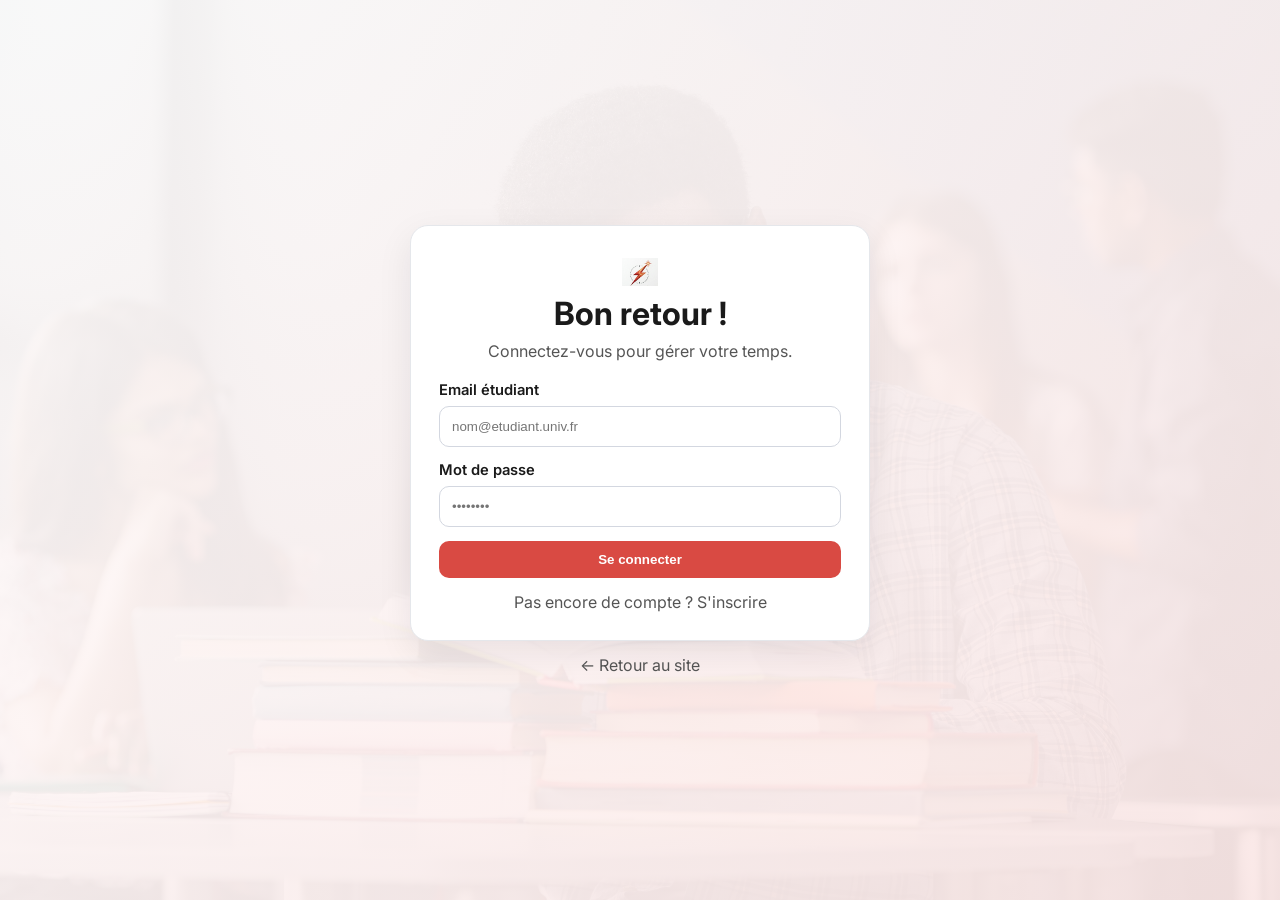
==== sparktime_frontend/pages/auth.html @ f9fd5f6c "premier commit" ====
<!DOCTYPE html>
<html lang="fr">
<head>
    <meta charset="UTF-8">
    <meta name="viewport" content="width=device-width, initial-scale=1.0">
    <title>Sparktime - Authentification</title>
    <link rel="stylesheet" href="../assets/css/main.css">
    <link href="https://fonts.googleapis.com/css2?family=Inter:wght@400;500;600;700&display=swap" rel="stylesheet">
</head>
<body class="auth-page">
    <div class="auth-container">
        <div class="auth-card animate-in reveal">
            <div class="auth-header">
                <a href="../index.html" class="auth-logo">
                    <img src="../assets/images/logo.png" alt="Logo Sparktime">
                </a>
                <h1 id="auth-title">Bon retour !</h1>
                <p id="auth-subtitle">Connectez-vous pour gérer votre temps.</p>
            </div>

            <form id="login-form" class="auth-form">
                <div class="form-group">
                    <label for="login-email">Email étudiant</label>
                    <input type="email" id="login-email" placeholder="nom@etudiant.univ.fr" required autocomplete="email">
                </div>
                <div class="form-group">
                    <label for="login-password">Mot de passe</label>
                    <input type="password" id="login-password" placeholder="••••••••" required autocomplete="current-password">
                </div>
                <button type="submit" class="btn btn-auth">Se connecter</button>
                <p class="auth-switch">Pas encore de compte ? <a href="#" id="show-signup">S'inscrire</a></p>
            </form>

            <form id="signup-form" class="auth-form hidden">
                <div class="form-group">
                    <label for="signup-name">Nom complet</label>
                    <input type="text" id="signup-name" placeholder="Alex Martin" required autocomplete="name">
                </div>
                <div class="form-group">
                    <label for="signup-email">Email étudiant</label>
                    <input type="email" id="signup-email" placeholder="nom@etudiant.univ.fr" required autocomplete="email">
                </div>
                <div class="form-group">
                    <label for="signup-password">Mot de passe</label>
                    <input type="password" id="signup-password" placeholder="Minimum 8 caractères" required autocomplete="new-password">
                </div>
                <button type="submit" class="btn btn-auth">Créer mon compte</button>
                <p class="auth-switch">Déjà inscrit ? <a href="#" id="show-login">Se connecter</a></p>
            </form>
        </div>
        
        <a href="../index.html" class="back-home">← Retour au site</a>
    </div>

    <script src="../assets/js/env.js"></script>
    <script type="module" src="../assets/js/auth.js"></script>
</body>
</html>
---- sparktime_frontend/assets/css/main.css ----
:root {
    --primary: #D94A43;
    --primary-dark: #BF3F39;
    --primary-soft: #FCE9E8;
    --text-dark: #1A1A1A;
    --text-muted: #555;
    --bg-main: #FFFFFF;
    --bg-secondary: #F6F7FB;
    --border: #E5E7EB;
    --radius: 12px;
    --shadow: 0 12px 35px rgba(20, 24, 40, 0.08);
    --transition: all 0.3s ease;
    --font-family: "Inter", sans-serif;
}

* { box-sizing: border-box; margin: 0; padding: 0; }
html, body { width: 100%; }
body {
    font-family: var(--font-family);
    color: var(--text-dark);
    background: var(--bg-main);
    overflow-x: hidden;
}
.scroll-progress {
    position: fixed;
    top: 0;
    left: 0;
    height: 3px;
    width: 0;
    z-index: 500;
    background: linear-gradient(90deg, #10b981, #34d399);
    box-shadow: 0 0 12px rgba(16, 185, 129, 0.55);
}

a { text-decoration: none; color: inherit; transition: var(--transition); }
.container { width: min(1100px, 92%); margin: 0 auto; }
.hidden { display: none !important; }

header {
    position: fixed; top: 0; width: 100%; z-index: 200;
    background: rgba(255, 255, 255, 0);
    backdrop-filter: blur(0);
    border-bottom: 1px solid rgba(229, 231, 235, 0);
    transition: background 0.3s ease, backdrop-filter 0.3s ease, border-color 0.3s ease;
}
header.scrolled {
    background: rgba(255, 255, 255, 0.1);
    backdrop-filter: blur(12px);
    border-bottom: 1px solid rgba(229, 231, 235, 0.45);
}
header .container { height: 74px; display: flex; align-items: center; justify-content: space-between; }
.logo {
    display: flex;
    align-items: center;
    gap: 10px;
    font-weight: 800;
    font-size: 1.28rem;
    color: var(--primary);
    letter-spacing: 0.2px;
}
.logo img, .auth-logo img { width: 36px; height: 36px; object-fit: contain; }
.desktop-nav { display: flex; gap: 24px; color: var(--text-muted); }
.desktop-nav a:hover, .footer-nav a:hover, .auth-switch a:hover { color: var(--primary); }
.mobile-menu-toggle { display: none; border: none; background: transparent; cursor: pointer; gap: 4px; flex-direction: column; }
.mobile-menu-toggle span { width: 24px; height: 3px; background: var(--text-dark); border-radius: 2px; }
.mobile-nav {
    position: fixed; top: 74px; left: 0; width: 100%; background: #fff;
    display: flex; flex-direction: column; gap: 14px; padding: 16px;
    transform: translateY(-140%); transition: var(--transition); z-index: 180;
    border-bottom: 1px solid var(--border);
}
.mobile-nav.open { transform: translateY(0); }

.btn {
    border: none; border-radius: 10px; padding: 11px 18px;
    font-weight: 600; cursor: pointer; transition: var(--transition); display: inline-block;
}
.btn-primary { background: var(--primary); color: #fff; }
.btn-primary:hover { background: var(--primary-dark); transform: translateY(-2px); box-shadow: 0 8px 20px rgba(217, 74, 67, 0.35); }
.btn-glow {
    background: linear-gradient(135deg, #059669, #10b981);
    color: #fff;
    box-shadow: 0 0 0 rgba(16, 185, 129, 0);
    transition: transform 0.2s ease, box-shadow 0.3s ease, filter 0.3s ease;
}
.btn-glow:hover {
    filter: brightness(1.05);
    box-shadow: 0 12px 30px rgba(16, 185, 129, 0.48);
}
.btn-light { background: #fff; color: var(--primary); }
.btn-ghost-light { border: 1px solid rgba(255, 255, 255, 0.7); color: #fff; }
.btn-ghost-light:hover { background: rgba(255, 255, 255, 0.12); }
.btn-large { padding: 14px 28px; font-size: 1.02rem; }

.hero {
    margin-top: 74px; min-height: 84vh; position: relative; display: flex; align-items: center;
    background: url("../../assets/images/fond.jpg") center/cover no-repeat;
    color: #fff;
}
.hero-overlay {
    position: absolute; inset: 0;
    background:
        radial-gradient(circle at 20% 20%, rgba(217, 74, 67, 0.55), transparent 35%),
        linear-gradient(110deg, rgba(10, 12, 20, 0.65), rgba(10, 12, 20, 0.35));
}
.hero .container { position: relative; z-index: 2; }
.hero-text { max-width: 640px; }
.hero h1 { font-size: clamp(2rem, 4vw, 3.2rem); line-height: 1.08; margin-bottom: 18px; }
.hero p { font-size: 1.1rem; opacity: 0.95; margin-bottom: 26px; max-width: 520px; }
.hero-actions { display: flex; flex-wrap: wrap; gap: 12px; }

section { padding: 96px 0; }
.features h2, .bonus h2, .final-cta h2 { text-align: center; margin-bottom: 42px; font-size: clamp(1.65rem, 3vw, 2.3rem); }
.feature-grid { display: grid; grid-template-columns: repeat(3, 1fr); gap: 18px; }
.bonus { background: var(--bg-secondary); }
.bonus-grid { display: grid; grid-template-columns: repeat(2, 1fr); gap: 18px; }
.feature-card, .bonus-card {
    background: #fff; border-radius: var(--radius); border: 1px solid var(--border);
    padding: 28px; box-shadow: var(--shadow); transition: var(--transition);
}
.bonus-card { border-color: rgba(217, 74, 67, 0.22); }
.feature-card:hover, .bonus-card:hover { transform: translateY(-6px) scale(1.01); box-shadow: 0 16px 34px rgba(0, 0, 0, 0.11); }
.feature-card h3, .bonus-card h3 { margin-bottom: 10px; }
.feature-card p, .bonus-card p { color: var(--text-muted); line-height: 1.6; }
.final-cta { text-align: center; }
footer {
    background: rgba(255, 255, 255, 0.88);
    color: var(--text-dark);
    padding: 30px 0;
    border-top: 1px solid rgba(229, 231, 235, 0.75);
    backdrop-filter: blur(10px);
}
footer .container { display: flex; flex-direction: column; align-items: center; gap: 16px; }
.footer-nav { display: flex; gap: 18px; color: var(--text-muted); }
.copyright { color: #6b7280; }

.animate-in {
    opacity: 0; transform: translateY(30px);
    transition: opacity 0.75s ease, transform 0.75s cubic-bezier(.2,.8,.2,1);
}
.animate-in.active, .animate-in.reveal { opacity: 1; transform: translateY(0); }
.animate-card {
    opacity: 0; transform: translateY(30px);
    transition: opacity 0.6s ease, transform 0.6s ease;
}
.animate-card.active, .animate-card.reveal { opacity: 1; transform: translateY(0); }

.skeleton {
    position: relative;
    color: transparent !important;
    background: #e5e7eb !important;
    border-color: transparent !important;
    overflow: hidden;
}
.skeleton * {
    visibility: hidden;
}
.skeleton::after {
    content: "";
    position: absolute;
    inset: 0;
    transform: translateX(-100%);
    background: linear-gradient(90deg, transparent, rgba(255, 255, 255, 0.65), transparent);
    animation: shimmer 1.2s infinite;
}
@keyframes shimmer {
    100% { transform: translateX(100%); }
}

@keyframes progress {
    from { width: 0%; }
    to { width: 100%; }
}
@supports (animation-timeline: scroll(root)) {
    .scroll-progress {
        animation: progress auto linear;
        animation-timeline: scroll(root);
    }
}

.auth-page {
    min-height: 100vh;
    background:
        linear-gradient(145deg, rgba(255, 255, 255, 0.94), rgba(252, 233, 232, 0.94)),
        url("../../assets/images/fond.jpg") center/cover no-repeat;
    display: grid;
    place-items: center;
}
.auth-container { width: min(460px, 92%); padding: 30px 0; }
.auth-card {
    background: #fff;
    border: 1px solid var(--border);
    border-radius: 18px;
    box-shadow: var(--shadow);
    padding: 28px;
}
.auth-header { text-align: center; margin-bottom: 20px; }
.auth-header p { color: var(--text-muted); margin-top: 8px; }
.auth-form { display: grid; gap: 14px; }
.form-group { display: grid; gap: 7px; }
.form-group label { font-size: 0.92rem; font-weight: 600; }
.form-group input {
    border: 1px solid #d3d7e0; border-radius: 10px; padding: 12px;
    transition: var(--transition); outline: none;
}
.form-group input:focus { border-color: var(--primary); box-shadow: 0 0 0 3px rgba(217, 74, 67, 0.16); }
.btn-auth { background: var(--primary); color: #fff; }
.btn-auth:hover { background: var(--primary-dark); }
.auth-switch, .back-home { text-align: center; color: var(--text-muted); }
.back-home { display: block; margin-top: 14px; }

.app-shell { min-height: 100vh; background: var(--bg-secondary); }
.app-header { background: #fff; border-bottom: 1px solid var(--border); position: sticky; top: 0; z-index: 10; }
.app-header .container { padding: 14px 0; display: flex; justify-content: space-between; align-items: center; }
.app-main { padding: 30px 0; }
.app-grid { display: grid; grid-template-columns: 1fr 1fr; gap: 18px; }
.panel { background: #fff; border: 1px solid var(--border); border-radius: var(--radius); box-shadow: var(--shadow); padding: 20px; }
.panel h2 { margin-bottom: 12px; font-size: 1.15rem; }
.task-list { list-style: none; display: grid; gap: 10px; }
.task-list li { border: 1px solid var(--border); border-radius: 10px; padding: 12px; background: #fff; }
.chip { background: var(--primary-soft); color: var(--primary-dark); padding: 2px 9px; border-radius: 999px; font-size: 0.75rem; }

@media (max-width: 900px) {
    .desktop-nav, .header-cta { display: none; }
    .mobile-menu-toggle { display: flex; }
    .feature-grid, .bonus-grid, .app-grid { grid-template-columns: 1fr; }
}
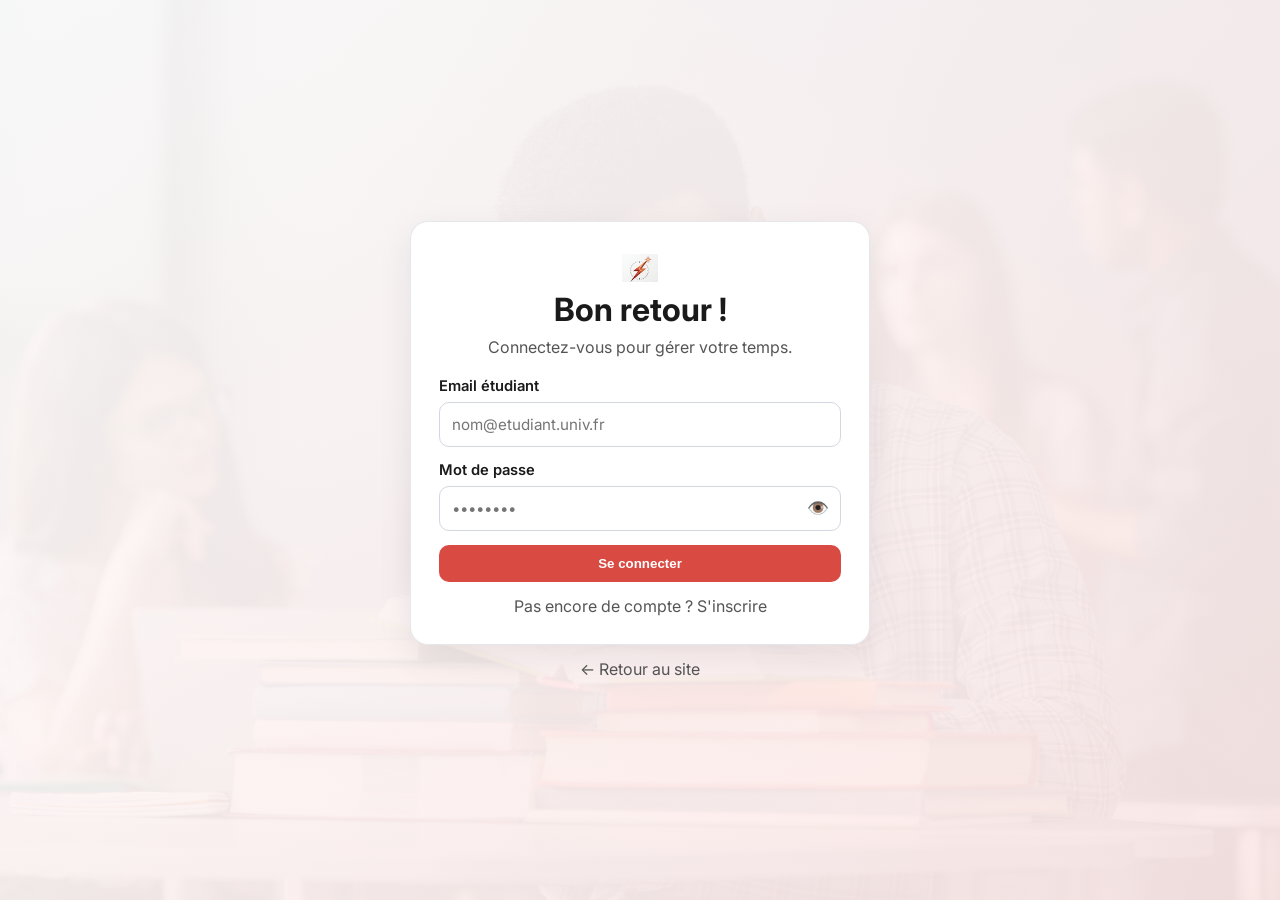
==== commit 6dd7644e: "la connexion backfront ideale" ====
--- a/sparktime_frontend/pages/auth.html
+++ b/sparktime_frontend/pages/auth.html
@@ -25,7 +25,10 @@
                 </div>
                 <div class="form-group">
                     <label for="login-password">Mot de passe</label>
-                    <input type="password" id="login-password" placeholder="••••••••" required autocomplete="current-password">
+                    <div style="position: relative; display: flex; align-items: center;">
+                        <input type="password" id="login-password" placeholder="••••••••" required autocomplete="current-password" style="width: 100%; padding-right: 40px;">
+                        <button type="button" class="password-toggle" tabindex="-1" style="position: absolute; right: 12px; background: none; border: none; cursor: pointer; color: var(--text-muted); font-size: 1.1rem; padding: 0;">👁️</button>
+                    </div>
                 </div>
                 <button type="submit" class="btn btn-auth">Se connecter</button>
                 <p class="auth-switch">Pas encore de compte ? <a href="#" id="show-signup">S'inscrire</a></p>
@@ -37,12 +40,26 @@
                     <input type="text" id="signup-name" placeholder="Alex Martin" required autocomplete="name">
                 </div>
                 <div class="form-group">
+                    <label for="signup-photo">Photo de profil (Optionnel)</label>
+                    <input type="file" id="signup-photo" accept="image/*">
+                </div>
+                <div class="form-group">
                     <label for="signup-email">Email étudiant</label>
                     <input type="email" id="signup-email" placeholder="nom@etudiant.univ.fr" required autocomplete="email">
                 </div>
                 <div class="form-group">
                     <label for="signup-password">Mot de passe</label>
-                    <input type="password" id="signup-password" placeholder="Minimum 8 caractères" required autocomplete="new-password">
+                    <div style="position: relative; display: flex; align-items: center;">
+                        <input type="password" id="signup-password" placeholder="Minimum 8 caractères" required autocomplete="new-password" style="width: 100%; padding-right: 40px;">
+                        <button type="button" class="password-toggle" tabindex="-1" style="position: absolute; right: 12px; background: none; border: none; cursor: pointer; color: var(--text-muted); font-size: 1.1rem; padding: 0;">👁️</button>
+                    </div>
+                </div>
+                <div class="form-group">
+                    <label for="signup-password-confirm">Confirmer le mot de passe</label>
+                    <div style="position: relative; display: flex; align-items: center;">
+                        <input type="password" id="signup-password-confirm" placeholder="••••••••" required autocomplete="new-password" style="width: 100%; padding-right: 40px;">
+                        <button type="button" class="password-toggle" tabindex="-1" style="position: absolute; right: 12px; background: none; border: none; cursor: pointer; color: var(--text-muted); font-size: 1.1rem; padding: 0;">👁️</button>
+                    </div>
                 </div>
                 <button type="submit" class="btn btn-auth">Créer mon compte</button>
                 <p class="auth-switch">Déjà inscrit ? <a href="#" id="show-login">Se connecter</a></p>
--- a/sparktime_frontend/assets/css/main.css
+++ b/sparktime_frontend/assets/css/main.css
@@ -199,11 +199,12 @@
 .auth-form { display: grid; gap: 14px; }
 .form-group { display: grid; gap: 7px; }
 .form-group label { font-size: 0.92rem; font-weight: 600; }
-.form-group input {
+.form-group input, .form-group select {
     border: 1px solid #d3d7e0; border-radius: 10px; padding: 12px;
-    transition: var(--transition); outline: none;
-}
-.form-group input:focus { border-color: var(--primary); box-shadow: 0 0 0 3px rgba(217, 74, 67, 0.16); }
+    transition: var(--transition); outline: none; background: #fff;
+    font-size: 0.95rem; font-family: var(--font-family);
+}
+.form-group input:focus, .form-group select:focus { border-color: var(--primary); box-shadow: 0 0 0 3px rgba(217, 74, 67, 0.16); }
 .btn-auth { background: var(--primary); color: #fff; }
 .btn-auth:hover { background: var(--primary-dark); }
 .auth-switch, .back-home { text-align: center; color: var(--text-muted); }
@@ -225,3 +226,45 @@
     .mobile-menu-toggle { display: flex; }
     .feature-grid, .bonus-grid, .app-grid { grid-template-columns: 1fr; }
 }
+
+/* Toasts */
+#toast-container {
+    position: fixed;
+    top: 20px;
+    right: 20px;
+    z-index: 9999;
+    display: flex;
+    flex-direction: column;
+    gap: 10px;
+}
+.toast {
+    background: rgba(255, 255, 255, 0.9);
+    backdrop-filter: blur(12px);
+    border-radius: 10px;
+    padding: 14px 20px;
+    box-shadow: 0 10px 30px rgba(0, 0, 0, 0.1);
+    color: var(--text-dark);
+    font-weight: 500;
+    font-size: 0.95rem;
+    transform: translateX(120%);
+    opacity: 0;
+    animation: toast-slide-in 0.4s cubic-bezier(0.175, 0.885, 0.32, 1.275) forwards;
+    border-left: 4px solid var(--primary);
+    max-width: 320px;
+    word-break: break-word;
+}
+.toast.toast-success {
+    border-left-color: #10b981;
+}
+.toast.toast-error {
+    border-left-color: #ef4444;
+}
+.toast.hide {
+    animation: toast-slide-out 0.4s ease forwards;
+}
+@keyframes toast-slide-in {
+    100% { transform: translateX(0); opacity: 1; }
+}
+@keyframes toast-slide-out {
+    100% { transform: translateX(120%); opacity: 0; }
+}
